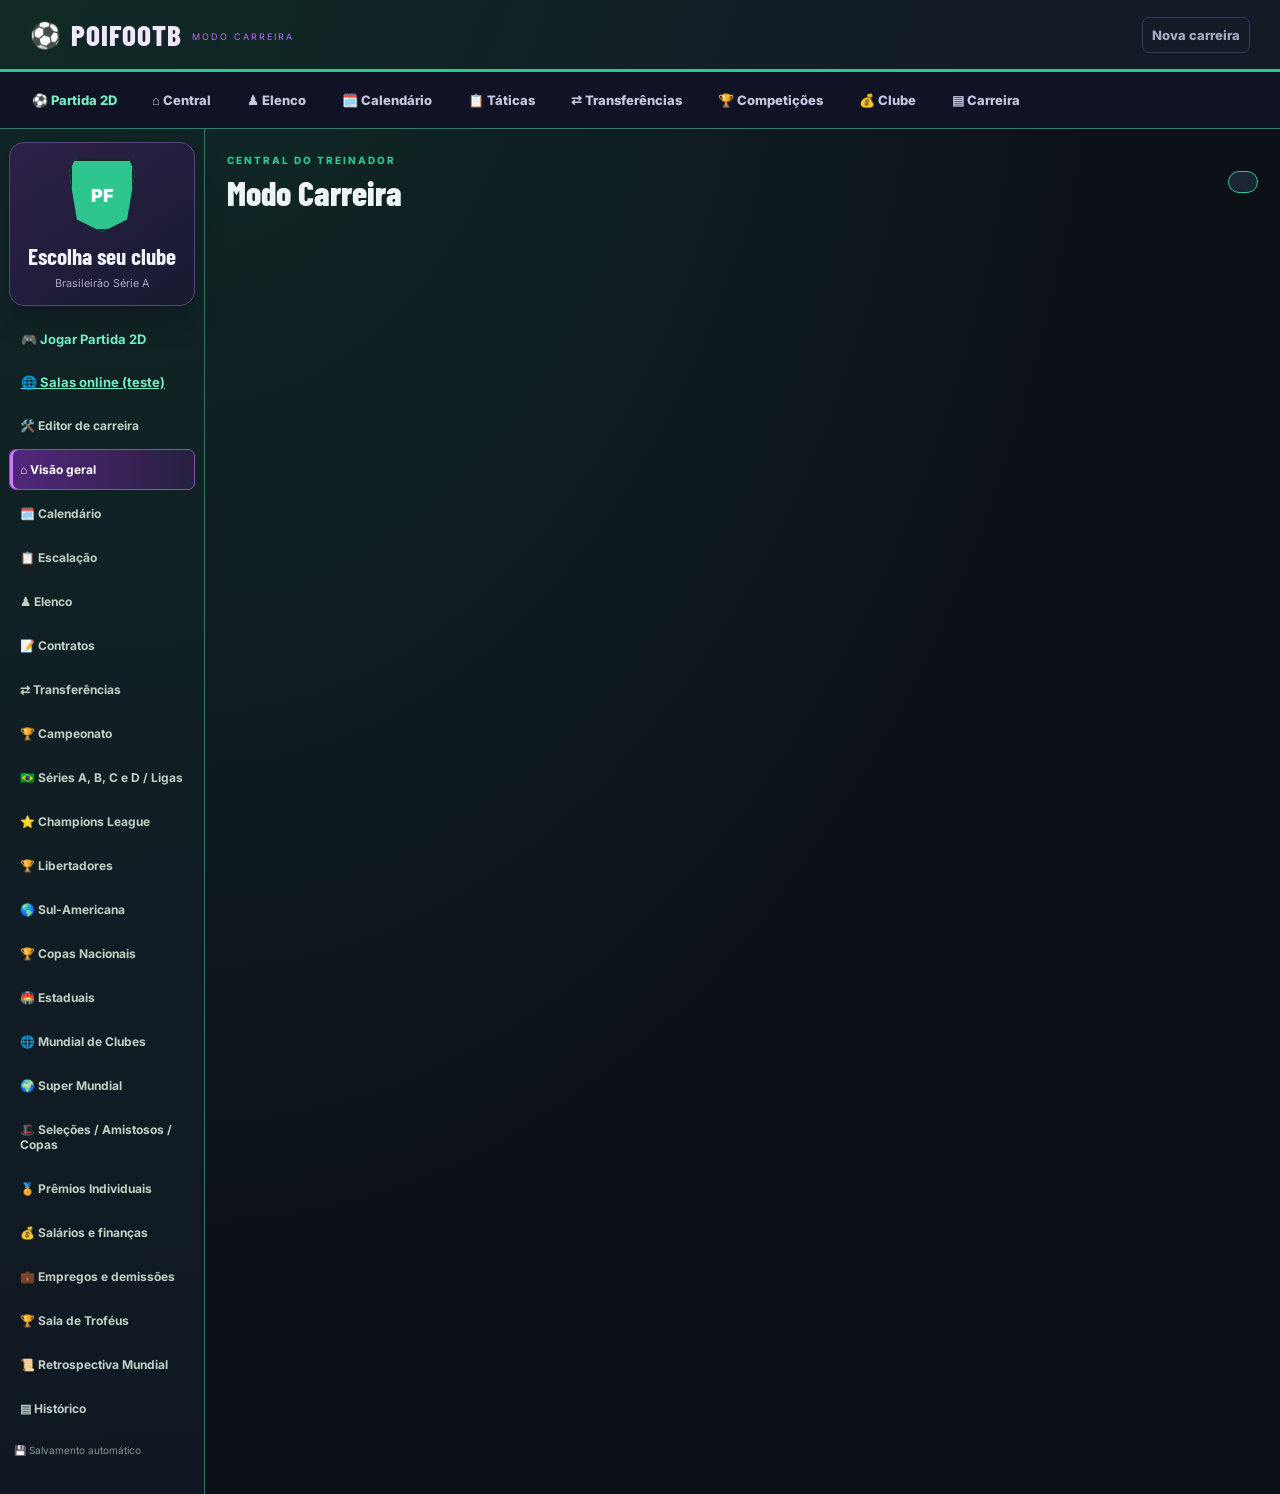
==== index.html @ 15f4036d "Add files via upload" ====
<!doctype html><html lang="pt-BR"><head><meta charset="utf-8"><meta name="viewport" content="width=device-width,initial-scale=1"><title>POIFOOTB | Modo Carreira</title><link rel="stylesheet" href="style.css?v=menu2026-clubes"></head><body><header><div class="logo">⚽ <b>POIFOOTB</b><small>MODO CARREIRA</small></div><button id="mobileMenuButton" class="mobile-menu-toggle" aria-label="Abrir menu" aria-expanded="false" aria-controls="nav">☰ Menu</button><div class="header-info"><span id="year"></span><span id="cash"></span><button id="reset">Nova carreira</button></div></header><div id="mobileMenuBackdrop" class="mobile-menu-backdrop"></div><div class="manager-topnav" id="managerTopnav"><a href="partida.html" style="display:inline-flex;align-items:center;padding:10px 14px;color:#73edc2;font-weight:800;text-decoration:none">⚽ Partida 2D</a><button data-jump="home">⌂ Central</button><button data-jump="squad">♟ Elenco</button><button data-jump="calendar">🗓️ Calendário</button><button data-jump="tactics">📋 Táticas</button><button data-jump="market">⇄ Transferências</button><button data-jump="league">🏆 Competições</button><button data-jump="finances">💰 Clube</button><button data-jump="history">▤ Carreira</button></div><div class="shell"><aside><div class="club"><div class="shield" id="shield">PF</div><h2 id="clubtitle">Escolha seu clube</h2><small id="clubsubtitle">Brasileirão Série A</small></div><nav id="nav"><a href="partida.html" style="display:block;padding:12px;color:#73edc2;font-weight:bold;text-decoration:none">🎮 Jogar Partida 2D</a><a href="online.html" style="display:block;padding:12px;color:#73edc2;font-weight:bold">🌐 Salas online (teste)</a><button data-page="editor">🛠️ Editor de carreira</button><button data-page="home" class="active">⌂ Visão geral</button><button data-page="calendar">🗓️ Calendário</button><button data-page="tactics">📋 Escalação</button><button data-page="squad">♟ Elenco</button><button data-page="contracts">📝 Contratos</button><button data-page="market">⇄ Transferências</button><button data-page="league">🏆 Campeonato</button><button data-page="south">🇧🇷 Séries A, B, C e D / Ligas</button><button data-page="champions">⭐ Champions League</button><button data-page="libertadores">🏆 Libertadores</button><button data-page="sudamericana">🌎 Sul-Americana</button><button data-page="national">🏆 Copas Nacionais</button><button data-page="statecups">🏟️ Estaduais</button><button data-page="intercontinental">🌐 Mundial de Clubes</button><button data-page="world">🌍 Super Mundial</button><button data-page="nationalworld">🎩 Seleções / Amistosos / Copas</button><button data-page="statistics">🏅 Prêmios Individuais</button><button data-page="finances">💰 Salários e finanças</button><button data-page="jobs">💼 Empregos e demissões</button><button data-page="trophies">🏆 Sala de Troféus</button><button data-page="seasonreports">📜 Retrospectiva Mundial</button><button data-page="history">▤ Histórico</button></nav><button id="resetMobile" class="mobile-new-career" type="button">↻ Nova carreira</button><p class="sidefoot">💾 Salvamento automático</p></aside><main><div class="heading"><div><span class="eyebrow">CENTRAL DO TREINADOR</span><h1 id="heading">Modo Carreira</h1></div><div class="pill" id="round"></div></div><div id="app"></div></main></div><div id="toast" role="status"></div><script src="script.js?v=menu2026-clubes"></script><script src="atualizacao-menu.js?v=2"></script></body></html>
---- style.css ----
@import url('https://fonts.googleapis.com/css2?family=Barlow+Condensed:wght@600;700;800&family=Inter:wght@400;500;600;700;800&display=swap');:root{--bg:#0a100d;--panel:#17221b;--panel2:#1e3024;--line:#324436;--green:#b7eb62;--gold:#e4bf69;--text:#edf5ee;--muted:#a3b5a7}*{box-sizing:border-box}body{margin:0;background:var(--bg);color:var(--text);font:13px Inter,Arial,sans-serif}button,select{font:inherit}button{cursor:pointer}header{height:76px;background:#111b15;border-bottom:1px solid var(--line);display:flex;align-items:center;justify-content:space-between;padding:0 30px}.logo{display:flex;gap:10px;align-items:center;font-size:25px}.logo b{font:800 29px 'Barlow Condensed';letter-spacing:1px}.logo small{font-size:9px;color:var(--green);letter-spacing:2px;align-self:end;margin-bottom:10px}.header-info{display:flex;align-items:center;gap:18px;font-weight:800}.header-info span:nth-child(2){color:var(--green)}.header-info button{background:transparent;color:var(--muted);border:1px solid var(--line);padding:9px;border-radius:7px}.shell{display:grid;grid-template-columns:245px 1fr;min-height:calc(100vh - 76px)}aside{background:linear-gradient(#16231a,#0d1510);border-right:1px solid #496043;padding:20px 14px;display:flex;flex-direction:column}.club{text-align:center;background:linear-gradient(135deg,#2d4932,#18271d);border:1px solid #657a4c;border-radius:15px;padding:22px 12px;margin-bottom:25px}.shield{width:66px;height:74px;margin:0 auto 10px;display:grid;place-items:center;background:#142017;border:3px solid var(--gold);clip-path:polygon(10% 0,90% 0,100% 20%,88% 83%,50% 100%,12% 83%,0 20%);font-weight:900;font-size:18px;color:var(--gold)}.club h2{font:700 23px 'Barlow Condensed';margin:0 0 4px}.club small{color:var(--muted)}nav{display:grid;gap:8px}nav button{background:transparent;color:#c1d0c3;text-align:left;border:1px solid transparent;border-radius:10px;padding:15px 13px;font-weight:700}nav button:hover{background:#253a2b}nav button.active{background:linear-gradient(90deg,#385638,#24392a);color:var(--green);border-color:#54744b;box-shadow:inset 4px 0 var(--gold)}.sidefoot{margin-top:auto;color:#849a88;font-size:10px;padding:15px 5px}main{padding:30px 35px;max-width:1450px;width:100%;margin:0 auto}.heading{display:flex;justify-content:space-between;align-items:center;margin-bottom:23px}.eyebrow{color:var(--green);letter-spacing:2px;font-size:10px;font-weight:800}h1{font:800 34px 'Barlow Condensed';margin:5px 0 0}h2,h3{font-family:'Barlow Condensed';margin:0}.pill{background:var(--panel);border:1px solid var(--line);border-radius:20px;padding:10px 14px;color:var(--gold);font-weight:800}.hero{background:radial-gradient(circle at 85% 40%,#416d36,#1e3825 55%,#17261c);border:1px solid #53704c;border-radius:15px;padding:30px;display:flex;align-items:center;justify-content:space-between;gap:15px}.hero h2{font-size:35px;margin:8px 0}.hero p{color:#bdd1bd}.hero .ball{font-size:100px}.primary{background:var(--green);border:0;color:#152111;border-radius:7px;font-weight:900;padding:13px 18px}.primary:hover{background:#d2ff87}.secondary{background:#2c4531;color:#d4f0c0;border:1px solid #4e7250;border-radius:7px;padding:10px 12px;font-weight:800}.danger{color:#f1a39a}.stats{display:grid;grid-template-columns:repeat(4,1fr);gap:13px;margin:17px 0}.stat,.panel{background:var(--panel);border:1px solid var(--line);border-radius:12px;padding:19px}.stat small{color:var(--muted);font-size:10px;font-weight:800;letter-spacing:1px}.stat strong{display:block;font:800 31px 'Barlow Condensed';margin:6px 0}.cols{display:grid;grid-template-columns:1fr 1fr;gap:16px}.panel{margin-bottom:16px}.panel h3{font-size:22px;margin-bottom:13px}.muted{color:var(--muted)}.row{display:flex;align-items:center;justify-content:space-between;gap:12px;padding:11px 0;border-bottom:1px solid #2b3d30}.row:last-child{border:0}.row b{font-weight:800}.result{font-weight:800;color:var(--gold)}.tablewrap{overflow-x:auto}table{width:100%;border-collapse:collapse}th,td{text-align:left;padding:12px;border-bottom:1px solid #2c4030}th{font-size:10px;letter-spacing:1px;color:var(--muted)}tr:last-child td{border-bottom:0}.mine{background:#2c462e}.rating{color:var(--green);font-weight:900}.marketrow{display:grid;grid-template-columns:1fr auto auto;align-items:center;gap:14px;padding:13px;border-bottom:1px solid var(--line)}.marketrow small{display:block;margin-top:5px;color:var(--muted)}.marketrow .price{color:var(--gold);font-weight:800}.marketrow button{min-width:85px}.marketrow button:disabled{opacity:.4;cursor:not-allowed}select{background:#101a13;color:var(--text);border:1px solid var(--line);padding:13px;border-radius:8px;max-width:100%}.choice{display:grid;grid-template-columns:repeat(auto-fill,minmax(175px,1fr));gap:12px}.teamchoice{background:#1b2b20;border:1px solid #3e5942;border-radius:12px;padding:19px 12px;color:var(--text);text-align:center}.teamchoice:hover{border-color:var(--gold);background:#304633}.teamchoice .mini{display:block;color:var(--gold);font-weight:900;font-size:23px;margin-bottom:10px}.tag{font-size:10px;color:var(--gold)}#toast{position:fixed;right:20px;bottom:20px;background:#d9f49d;color:#18220f;border-radius:8px;padding:13px 18px;font-weight:800;opacity:0;pointer-events:none;transition:.2s}#toast.show{opacity:1}.notice{padding:12px 15px;border:1px solid #5d6c43;background:#273822;border-radius:8px;margin-bottom:15px;color:#e0edce}.actions{display:flex;gap:10px;flex-wrap:wrap}.seasonend{border-color:var(--gold)}@media(max-width:900px){.shell{grid-template-columns:1fr}aside{padding:10px}.club,.sidefoot{display:none}nav{display:flex;overflow:auto}nav button{white-space:nowrap}main{padding:20px 14px}.cols{grid-template-columns:1fr}}@media(max-width:550px){header{padding:10px;height:auto;gap:10px;flex-wrap:wrap}.header-info{gap:10px}.logo b{font-size:23px}.stats{grid-template-columns:repeat(2,1fr)}.hero{padding:20px}.hero .ball{font-size:55px}.hero h2{font-size:26px}.marketrow{grid-template-columns:1fr auto}.marketrow button{grid-column:2}.marketrow .price{grid-column:2;grid-row:1}}

.leaguechips{display:flex;gap:8px;flex-wrap:wrap;margin:18px 0}.chip{background:#233b2a;border:1px solid #45674b;color:#e4f2e5;border-radius:24px;padding:10px 13px;font-weight:700}.chip.selected,.chip:hover{background:#b7eb62;color:#142016}.groupgrid{display:grid;grid-template-columns:repeat(2,minmax(0,1fr));gap:12px;margin-top:15px}.groupcard{background:#101c15;border:1px solid #3c5940;border-radius:10px;padding:13px}.groupcard h4{color:#e4bf69;margin:0 0 10px;letter-spacing:1px}.groupteam{display:flex;justify-content:space-between;gap:10px;padding:8px 0;border-top:1px solid #2d4032;font-size:11px}.groupteam b{color:#b7eb62}.primary:disabled{opacity:.5;cursor:not-allowed}@media(max-width:700px){.groupgrid{grid-template-columns:1fr}}

.club-link{background:transparent;border:0;color:#c7eb89;cursor:pointer;font-weight:700;text-align:left;padding:7px 0}.club-link:hover{text-decoration:underline;color:#fff}

.tactic-select{padding:9px;border-radius:8px;border:1px solid #63836b;background:#102218;color:#fff;max-width:100%;width:100%}.pitch{background:repeating-linear-gradient(0deg,#236c3d 0px,#236c3d 52px,#2b7b47 52px,#2b7b47 104px);border:3px solid #d4e8d2;border-radius:12px;margin:18px 0;padding:20px;display:grid;grid-template-columns:repeat(auto-fit,minmax(175px,1fr));gap:12px}.pitch-title{grid-column:1/-1;text-align:center;font-weight:bold}.pitch-player{background:#123c2bbd;padding:10px;border:1px solid #9ed2a1;border-radius:10px}.position-tag{display:block;font-weight:bold;margin-bottom:5px}.live-panel{min-height:500px}.live-score{display:flex;align-items:center;justify-content:space-around;gap:12px;text-align:center;padding:25px 0}.live-score strong{font-size:clamp(30px,5vw,56px);white-space:nowrap}.live-score>div{flex:1}.live-progress{height:12px;background:#293c2d;border-radius:10px;overflow:hidden}.live-progress span{display:block;background:#74e18c;height:100%;transition:width .5s}.live-event{border-bottom:1px solid #304737;padding:10px 0}.live-event b{margin-right:10px;color:#9ce7a4}

.multiplayer-bar{border:1px solid #4b8b69;margin-bottom:18px}.multiplayer-bar .row{gap:15px;flex-wrap:wrap}.multiplayer-bar h3{margin:0 0 5px}.multiplayer-bar .leaguechips{margin:10px 0}.multiplayer-bar button{cursor:pointer}

.trust-row{margin:15px 0}.trust-track{height:15px;border-radius:999px;background:#263b30;overflow:hidden;margin-top:6px}.trust-track span{display:block;height:100%;border-radius:999px;transition:width .25s}

/* Navegação mobile em painel lateral */
.mobile-menu-toggle{display:none;background:#25422d;border:1px solid #6d9364;border-radius:9px;color:#e9f6dd;font-weight:800;padding:10px 14px;min-height:44px}
.mobile-menu-backdrop{display:none}
@media(max-width:900px){
.mobile-menu-toggle{display:inline-flex;align-items:center;justify-content:center;order:2}
header{gap:10px;flex-wrap:wrap;padding:12px 14px;height:auto}
.header-info{flex-wrap:wrap;gap:8px;margin-left:auto}
.shell{display:block}
aside{position:fixed;top:0;bottom:0;left:0;width:min(82vw,310px);z-index:1002;overflow-y:auto;display:block;transform:translateX(-105%);transition:transform .2s ease;box-shadow:10px 0 30px #0008;padding:18px 14px}
aside .club{display:block;margin-top:15px;margin-bottom:14px}
aside nav{display:grid;overflow:visible;gap:5px}
aside nav button{white-space:normal;width:100%;min-height:45px;padding:12px}
.mobile-menu-open aside{transform:translateX(0)}
.mobile-menu-open .mobile-menu-backdrop{display:block;position:fixed;inset:0;background:#000a;z-index:1001}
main{padding:16px 12px;min-width:0}
.heading{flex-wrap:wrap;gap:10px}
.tablewrap{max-width:100%;overflow-x:auto}
.pitch{grid-template-columns:repeat(auto-fit,minmax(min(100%,145px),1fr));padding:12px}
.live-score{gap:6px}.live-score strong{font-size:clamp(24px,6vw,48px)}
}
@media(max-width:550px){.logo b{font-size:22px}.logo small{display:none}.header-info{width:100%;justify-content:space-between;order:3}.mobile-menu-toggle{margin-left:auto}.stats{gap:8px}.stat,.panel{padding:13px}.hero{padding:15px}.hero .ball{display:none}.actions button{min-height:44px}}

/* Chave eliminatória responsiva */
.bracket-scroll{overflow-x:auto;overscroll-behavior-x:contain;padding:12px 2px 20px;-webkit-overflow-scrolling:touch}
.bracket-grid{display:flex;gap:22px;align-items:stretch;width:max-content;min-width:100%}
.bracket-round{width:210px;display:flex;flex-direction:column;flex:none}
.bracket-round h4{margin:0 0 14px;text-align:center;font-size:13px;letter-spacing:.04em}
.bracket-matches{display:flex;flex-direction:column;justify-content:space-around;gap:12px;flex:1}
.bracket-match{border:1px solid #475569;border-radius:9px;background:rgba(100,116,139,.10);overflow:hidden;min-height:72px;display:flex;flex-direction:column;justify-content:center}
.bracket-team{display:flex;align-items:center;justify-content:space-between;gap:8px;padding:9px 10px;font-size:12px;min-height:35px}
.bracket-team+.bracket-team{border-top:1px solid rgba(148,163,184,.25)}
.bracket-team span{overflow:hidden;text-overflow:ellipsis;white-space:nowrap}
.bracket-team b{flex:none;font-size:13px}
.bracket-winner{color:#22c55e;font-weight:800}
.bracket-champion{justify-content:center}
@media(max-width:700px){.bracket-round{width:178px}.bracket-grid{gap:12px}}

/* Sala de Troféus */
.trophy-grid{display:grid;grid-template-columns:repeat(auto-fit,minmax(190px,1fr));gap:14px;margin:16px 0}.trophy-card{background:linear-gradient(145deg,#243728,#142219);border:1px solid #53684d;border-radius:14px;padding:22px 16px;text-align:center;box-shadow:0 4px 16px #0003}.trophy-icon{font-size:42px;margin-bottom:10px}.trophy-card h3{font-size:15px;line-height:1.4;margin:8px 0;color:#f4e6a6}.trophy-count{font-size:23px;font-weight:800;color:#ffdd79;margin:10px 0}.trophy-card small{color:#c7d4c7;line-height:1.5}

/* Fundo exclusivo do Brasileirão Série A, fornecido pelo usuário. */
body.bg-brasileirao main{background-image:linear-gradient(rgba(5,20,24,.65),rgba(5,20,24,.82)),url('[data-uri]');background-position:center top;background-size:cover;background-repeat:no-repeat;border-radius:12px;min-height:calc(100vh - 80px)}
body.bg-brasileirao main .panel{background:rgba(17,32,27,.88);backdrop-filter:blur(3px)}
body.bg-brasileirao main .heading{background:rgba(5,25,31,.72);border-radius:12px;padding:12px}


/* Interface estilo manager: tema escuro com destaques violeta */
:root{--bg:#0a0c1a;--panel:#171a30;--panel2:#22243e;--line:#373954;--green:#c67bff;--gold:#e6b9ff;--text:#f1f0fc;--muted:#a7a6c4}
body{background:#090b19;color:var(--text)}header{background:#0d1023;border-bottom:1px solid #343050;height:72px}header .logo b{color:#f2e8ff}header .logo small{color:#b76aff}.header-info span:nth-child(2){color:#d8a1ff}
.manager-topnav{display:flex;gap:6px;align-items:center;overflow-x:auto;background:#101226;border-bottom:1px solid #353351;padding:8px 18px;scrollbar-width:thin}.manager-topnav button{flex:none;border:0;border-radius:7px;padding:12px 15px;background:transparent;color:#c7c5e0;font-weight:800}.manager-topnav button:hover{background:#28213f;color:#fff}
.shell{min-height:calc(100vh - 121px);grid-template-columns:205px minmax(0,1fr)}aside{background:#0f1226;border-color:#343351;padding:13px 9px}aside .club{background:linear-gradient(145deg,#2d2148,#161a30);border-color:#59457b;padding:15px 8px;margin-bottom:13px}aside nav{gap:3px}aside nav button{font-size:12px;padding:12px 10px;border-radius:7px}aside nav button:hover{background:#292441}aside nav button.active{background:linear-gradient(90deg,#53277d,#26203f);border-color:#8652b4;box-shadow:inset 3px 0 #ce7cff;color:#fff}
main{max-width:1700px;padding:22px 22px}.heading{margin-bottom:15px}.eyebrow{color:#c28aff}.pill{color:#f0cbff}.panel,.stat,.groupcard{background:#191c34;border-color:#393c5c}.hero{background:linear-gradient(125deg,#2c214a,#1a203b);border-color:#544477}.primary{background:linear-gradient(95deg,#8139c9,#d14e9c);color:#fff}.primary:hover{background:#a14adf}.secondary,.chip{background:#302646;color:#eee0ff;border-color:#584371}.chip.selected,.chip:hover{background:#a85af2;color:#fff}.rating{color:#d9a3ff}.result{color:#e9baff}.mine{background:#302446}select{background:#171a31}.teamchoice{background:#1d1b35;border-color:#4d426e}.teamchoice:hover{background:#302348;border-color:#ae71e9}.notice{background:#2d2443;border-color:#594578}.club-link{color:#d6a0ff}
.fm-dashboard{display:grid;grid-template-columns:minmax(270px,1.12fr) minmax(280px,1.08fr) minmax(245px,.78fr);grid-template-areas:'inbox news schedule' 'inbox calendar table';gap:14px;align-items:stretch;margin-bottom:16px}.fm-widget{min-width:0;background:#17192e;border:1px solid #393b59;border-radius:11px;overflow:hidden}.fm-inbox{grid-area:inbox}.fm-news{grid-area:news}.fm-schedule{grid-area:schedule}.fm-calendar{grid-area:calendar}.fm-table{grid-area:table}.fm-widget-head{display:flex;align-items:center;justify-content:space-between;gap:8px;padding:14px 15px;border-bottom:1px solid #30324d}.fm-widget-head h3{font:800 19px 'Barlow Condensed',sans-serif;margin:0}.fm-kicker{color:#c18be9;font-size:9px;letter-spacing:.08em;font-weight:800}.fm-message-list{padding:6px 10px}.fm-message{display:flex;align-items:center;gap:12px;text-align:left;width:100%;padding:17px 8px;background:transparent;border:0;border-bottom:1px solid #2d2e49;color:#f0eaff}.fm-message:hover{background:#24203d}.fm-message-icon{width:35px;height:35px;flex:none;display:grid;place-items:center;border-radius:50%;background:#33304d;font-size:17px}.fm-message span:nth-child(2){display:grid;gap:6px;min-width:0}.fm-message strong{font-size:12px}.fm-message small{color:#a6a3be;line-height:1.4}.fm-arrow{margin-left:auto;font-size:25px;color:#b776f0}.fm-inbox-footer{padding:14px;color:#a6a3be;font-size:10px}.fm-feature{background:radial-gradient(ellipse at 90% 0%,#573174 0%,transparent 55%),linear-gradient(130deg,#24243d,#191a30);padding:23px 20px 18px;min-height:220px}.fm-feature-label{color:#d9a1ff;font-size:10px;letter-spacing:.13em;font-weight:900}.fm-feature h2{font-size:clamp(24px,2.3vw,35px);line-height:1.08;margin:15px 0}.fm-feature p{color:#b9b5d3;font-size:11px;line-height:1.5}.fm-feature .primary{margin-top:10px}.fm-mini-metrics{display:grid;grid-template-columns:repeat(3,1fr);text-align:center;padding:15px 8px;gap:6px}.fm-mini-metrics>div{display:grid;gap:5px;border-right:1px solid #373550}.fm-mini-metrics>div:last-child{border:0}.fm-mini-metrics span{font-size:9px;color:#a9a6c4}.fm-mini-metrics strong{font:800 27px 'Barlow Condensed'}.fm-next-opponent{display:flex;gap:12px;align-items:center;padding:17px 14px}.fm-next-opponent>span{font-size:30px}.fm-next-opponent div{display:grid;gap:6px}.fm-next-opponent small{color:#a7a3c5}.fm-next-opponent strong{font-size:12px}.fm-fixture{display:flex;justify-content:space-between;align-items:center;gap:8px;padding:10px 14px;border-bottom:1px solid #2b2e4a;font-size:11px}.fm-fixture strong{color:#e6b5ff}.fm-calendar-grid{display:grid;grid-template-columns:repeat(7,minmax(0,1fr));gap:3px;padding:13px}.fm-day{height:60px;border:1px solid #373850;background:#20233b;border-radius:5px;display:flex;flex-direction:column;justify-content:space-between;padding:7px}.fm-day small{color:#b9b4ce}.fm-day span{align-self:end;color:#7c7699}.fm-day.fm-today{background:linear-gradient(135deg,#6827a5,#3d2a68);border-color:#ae72e9}.fm-calendar-note{padding:0 13px;font-size:10px}.fm-quick-actions{display:flex;gap:8px;flex-wrap:wrap;padding:10px 13px 15px}.fm-quick-actions button,.fm-text-button{background:#29223f;border:1px solid #493b67;color:#e5d0fa;border-radius:6px;padding:8px;font-size:11px;cursor:pointer}.fm-text-button{border:0;background:transparent;color:#d79eff}.fm-standing{display:grid;grid-template-columns:20px 1fr auto;gap:8px;align-items:center;padding:9px 12px;border-bottom:1px solid #2d304a;font-size:11px}.fm-standing span{color:#a9a4c4}.fm-standing b{overflow:hidden;text-overflow:ellipsis;white-space:nowrap}.fm-standing small{color:#d3c4ea}.fm-standing.fm-mine{background:#42245f;border-left:3px solid #d38cff}
@media(max-width:1250px){.fm-dashboard{grid-template-columns:minmax(260px,1fr) minmax(260px,1fr);grid-template-areas:'news schedule' 'inbox table' 'calendar calendar'}}
@media(max-width:900px){.manager-topnav{padding:7px 10px}.shell{min-height:calc(100vh - 120px)}.fm-dashboard{grid-template-columns:1fr 1fr;grid-template-areas:'news news' 'schedule table' 'inbox calendar'}}
@media(max-width:640px){.fm-dashboard{grid-template-columns:1fr;grid-template-areas:'news' 'schedule' 'table' 'inbox' 'calendar'}.fm-day{height:47px;padding:4px}.manager-topnav button{padding:10px 12px;font-size:12px}.fm-feature{min-height:0}.fm-feature h2{font-size:27px}}

/* Calendário completo */
.calendar-controls{display:flex;align-items:end;flex-wrap:wrap;gap:12px;margin:18px 0}.calendar-controls label{display:flex;flex-direction:column;gap:5px;font-weight:600}.calendar-controls input{padding:11px;border:1px solid #66598b;border-radius:8px;background:#151a2e;color:#fff;color-scheme:dark}.calendar-match-list{display:grid;gap:10px}.calendar-match{display:flex;align-items:center;justify-content:space-between;gap:15px;padding:14px;border:1px solid #3c3a59;border-radius:10px;background:#1a1d30}.calendar-match>div{display:flex;flex-direction:column;gap:5px}.calendar-match small{color:#bcb8d6}.calendar-due{border-color:#c09b4e;background:#29263a}.calendar-alert{color:#f6cb78;font-weight:700}@media(max-width:650px){.calendar-match{flex-direction:column;align-items:stretch}.calendar-controls>*{flex:1 1 100%}}

/* Felicidade individual dos jogadores */
.player-happiness{display:flex;align-items:center;gap:8px;min-width:120px}.happiness-track{height:9px;width:88px;background:#344039;border-radius:99px;overflow:hidden}.happiness-track span{height:100%;display:block;border-radius:99px}.player-happiness strong{font-size:12px;white-space:nowrap}

/* Modo de partida controlável */
.manual-match{max-width:960px;margin:auto}.manual-match canvas{display:block;width:100%;height:auto;aspect-ratio:8/5;border:3px solid #3d9d67;border-radius:12px;touch-action:none}.manual-controls{display:flex;justify-content:space-between;align-items:center;gap:16px;margin:15px 0;flex-wrap:wrap}.manual-pad{display:grid;justify-items:center;gap:6px}.manual-pad>div{display:flex;gap:6px}.manual-actions{display:grid;grid-template-columns:repeat(2,minmax(100px,1fr));gap:8px}.manual-controls button{min-height:48px;touch-action:none;user-select:none;-webkit-user-select:none}.manual-pad button{min-width:58px}.manual-match h2{font-size:clamp(14px,3vw,24px)}

/* Escolha de modo antes de iniciar cada jogo */
.match-mode-panel{max-width:980px;margin:0 auto;padding:28px!important}.match-mode-panel h2{font-size:clamp(26px,4vw,38px);margin:8px 0}.match-mode-options{display:grid;grid-template-columns:repeat(2,minmax(0,1fr));gap:18px;margin:25px 0}.match-mode-card{display:flex;flex-direction:column;align-items:flex-start;text-align:left;gap:13px;min-height:255px;padding:26px;border:2px solid #425a54;border-radius:18px;background:linear-gradient(145deg,#1e3332,#101d25);color:#f3faf5;cursor:pointer;transition:transform .15s,border-color .15s,box-shadow .15s}.match-mode-card:hover,.match-mode-card:focus-visible{transform:translateY(-3px);border-color:#7cdd9c;box-shadow:0 10px 30px #0004}.match-mode-card strong{font-size:25px}.match-mode-card small{font-size:14px;line-height:1.55;color:#c7d5d0}.match-mode-icon{font-size:42px}.match-mode-action{margin-top:auto;padding:10px 14px;border-radius:10px;background:#55a96f;color:#081d12;font-weight:800}@media(max-width:620px){.match-mode-options{grid-template-columns:1fr}.match-mode-card{min-height:205px;padding:19px}}

/* Elenco e escalação: campo vertical com jogadores em suas posições */
.squad-board{max-width:760px;margin:20px auto;border-radius:16px;overflow:hidden;box-shadow:0 14px 34px #0003;background:#092d20;color:#fff}
.squad-board-header{display:flex;justify-content:space-between;gap:12px;align-items:center;padding:15px 20px;background:#092e22;letter-spacing:.05em}
.squad-board-header span{font-size:.8rem;opacity:.8}
.squad-grass{position:relative;isolation:isolate;min-height:590px;padding:30px 20px;display:flex;flex-direction:column;justify-content:space-around;border:5px solid #159767;background:repeating-linear-gradient(0deg,#0e8c55 0px,#0e8c55 68px,#119b60 68px,#119b60 136px)}
.squad-grass:before{content:"";position:absolute;inset:12px;border:2px solid #ffffff7d;pointer-events:none;z-index:-1}
.squad-midline{position:absolute;top:50%;left:12px;right:12px;border-top:2px solid #ffffff7d;z-index:-1}
.squad-centercircle{position:absolute;top:50%;left:50%;transform:translate(-50%,-50%);width:125px;height:125px;border:2px solid #ffffff7d;border-radius:50%;z-index:-1}
.squad-area{position:absolute;left:25%;width:50%;height:85px;border:2px solid #ffffff7d;z-index:-1}
.squad-area-top{top:12px;border-top:0}.squad-area-bottom{bottom:12px;border-bottom:0}
.squad-field-row{display:flex;justify-content:space-around;align-items:center;gap:5px;position:relative;width:100%}
.squad-field-player{width:18%;min-width:0;text-align:center;display:flex;align-items:center;flex-direction:column;gap:3px;text-shadow:0 1px 3px #0008}
.squad-shirt{width:38px;height:39px;background:#fff;color:#17382b;clip-path:polygon(18% 0,34% 8%,66% 8%,82% 0,100% 22%,85% 39%,78% 30%,78% 100%,22% 100%,22% 30%,15% 39%,0 22%);display:grid;place-items:center;padding-top:4px;font-size:13px;font-weight:900;text-shadow:none}
.squad-field-name{font-size:11px;line-height:1.15;font-weight:800;background:#102b24e8;padding:4px 6px;border-radius:4px;max-width:100%;white-space:nowrap;overflow:hidden;text-overflow:ellipsis}
.squad-field-rating{font-size:10px;font-weight:700;color:#d2ffe5}
.squad-field-select{max-width:100%;width:100%;font-size:10px;padding:5px 2px;border-radius:6px;background:#fff;color:#10251c;border:0;text-shadow:none}
.squad-quick-actions{display:flex;justify-content:center;margin:12px 0 22px}
@media(max-width:600px){.squad-grass{min-height:510px;padding:20px 6px}.squad-shirt{width:30px;height:32px;font-size:11px}.squad-field-name{font-size:9px;padding:3px}.squad-field-rating{font-size:9px}.squad-field-player{width:20%}.squad-field-select{font-size:9px}.squad-board-header{padding:12px;font-size:12px}}

/* Nova carreira fica dentro do menu lateral somente no celular. */
.mobile-new-career{display:none}
@media(max-width:900px){.header-info #reset{display:none}.mobile-new-career{display:block;width:100%;margin:16px 0 8px;padding:14px 12px;background:#35243c;border:1px solid #ae79c4;border-radius:10px;color:#f7eaff;font-weight:800;text-align:left;min-height:48px}.mobile-new-career:hover{background:#493050}}

/* Modo seleção: convocação adaptada ao celular */
.national-callup-grid{display:grid;grid-template-columns:repeat(auto-fit,minmax(210px,1fr));gap:9px;margin:12px 0 20px}
.national-callup-item{display:flex;gap:9px;align-items:center;padding:10px;border:1px solid rgba(130,155,155,.3);border-radius:10px;cursor:pointer}
.national-callup-item input{width:18px;height:18px;flex-shrink:0;accent-color:#43bc8b}
.national-callup-item small{display:block;opacity:.7}
@media(max-width:600px){.national-callup-grid{grid-template-columns:1fr}.national-callup-item{padding:12px}}

.sub-panel{margin:16px 0;padding:16px;border:1px solid #557a61;border-radius:12px;background:#193324}.sub-panel select{max-width:100%;padding:9px;margin:5px;background:#10291c;color:#fff;border:1px solid #557a61;border-radius:8px}

/* POIFOOTB 2026 — interface do clube */
:root{--club-primary:#2fc58e;--club-secondary:#102a25;--club-on-primary:#fff;--club-accent:#2fc58e}
body{background:radial-gradient(ellipse at 15% -10%,color-mix(in srgb,var(--club-primary) 14%,#0c1218),transparent 60%),#0c1118;color:#eef3f6}
header{background:linear-gradient(110deg,var(--club-secondary),#131b26 75%);border-bottom:3px solid var(--club-primary);box-shadow:0 4px 30px #0004}
aside{background:linear-gradient(175deg,color-mix(in srgb,var(--club-secondary) 65%,#111c27),#101722);border-right:1px solid color-mix(in srgb,var(--club-primary) 40%,#354354)}
.club{background:linear-gradient(140deg,var(--club-secondary),#1b2531);border:1px solid var(--club-primary);box-shadow:0 14px 30px #0003}
.shield{background:var(--club-primary);color:var(--club-on-primary);border-color:var(--club-secondary)}
.logo small,.eyebrow,.rating{color:var(--club-accent)}
nav{gap:4px}nav button{padding:12px 14px;border-radius:11px;transition:background .15s,transform .15s}
nav button:hover{background:color-mix(in srgb,var(--club-primary) 18%,#1a2430);transform:translateX(2px)}
nav button.active,nav button.poi-current{background:linear-gradient(95deg,color-mix(in srgb,var(--club-primary) 32%,#17212c),#17212c);color:#fff;border-color:var(--club-primary);box-shadow:inset 4px 0 var(--club-primary)}
.primary{background:var(--club-primary);color:var(--club-on-primary)}.primary:hover{filter:brightness(1.12);background:var(--club-primary)}
.secondary{background:color-mix(in srgb,var(--club-secondary) 65%,#293445);color:#fff;border-color:color-mix(in srgb,var(--club-primary) 35%,#4b5360)}
.panel,.stat{background:#17212e;border:1px solid #304052;border-radius:16px;box-shadow:0 8px 26px #0002}
.hero{background:radial-gradient(circle at 88% 30%,color-mix(in srgb,var(--club-primary) 42%,#263244),#192536 65%);border-color:var(--club-primary)}
.pill{border-color:var(--club-primary);background:#1a2633;color:#fff}
.manager-topnav{border-bottom:1px solid color-mix(in srgb,var(--club-primary) 40%,#39485c)}
.manager-topnav button:hover{color:var(--club-accent)}
.poi-schedule-grid{display:grid;grid-template-columns:1fr 1fr;gap:24px}.poi-fixture{display:flex;align-items:center;gap:12px;padding:12px 0;border-bottom:1px solid #334456}.poi-fixture>div{flex:1;min-width:0}.poi-fixture strong{display:block;font-size:12px}.poi-fixture small{display:block;color:#a9b8c8;margin-top:4px}.poi-fixture-date{font-size:11px;color:#b5c7d8;min-width:94px}.poi-fixture button{padding:8px 10px;font-size:11px}
@media(max-width:800px){.poi-schedule-grid{grid-template-columns:1fr}.poi-fixture-date{min-width:75px}.poi-fixture{gap:7px}}
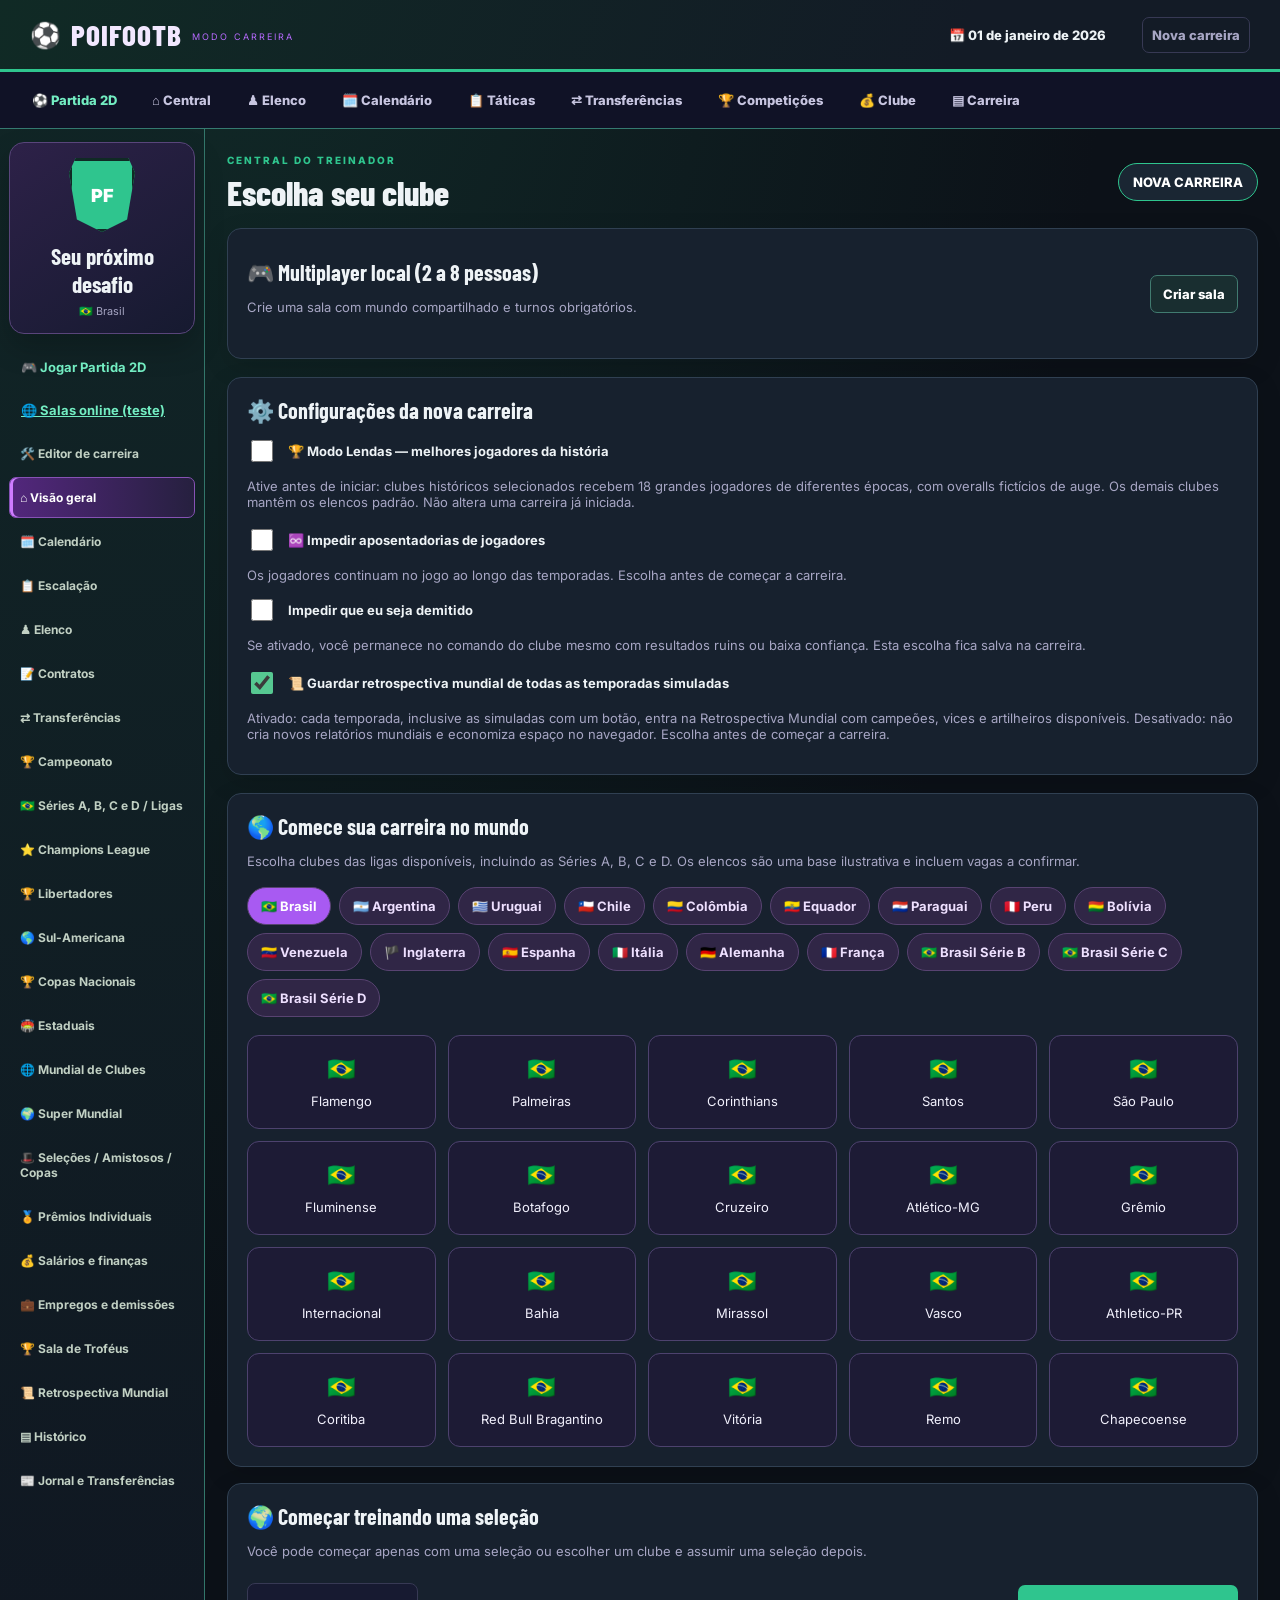
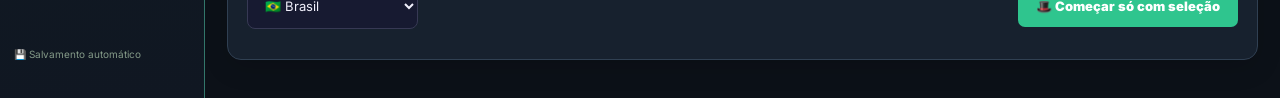
==== commit 137b867c: "Add files via upload" ====
--- a/index.html
+++ b/index.html
@@ -1 +1 @@
-<!doctype html><html lang="pt-BR"><head><meta charset="utf-8"><meta name="viewport" content="width=device-width,initial-scale=1"><title>POIFOOTB | Modo Carreira</title><link rel="stylesheet" href="style.css?v=menu2026-clubes"></head><body><header><div class="logo">⚽ <b>POIFOOTB</b><small>MODO CARREIRA</small></div><button id="mobileMenuButton" class="mobile-menu-toggle" aria-label="Abrir menu" aria-expanded="false" aria-controls="nav">☰ Menu</button><div class="header-info"><span id="year"></span><span id="cash"></span><button id="reset">Nova carreira</button></div></header><div id="mobileMenuBackdrop" class="mobile-menu-backdrop"></div><div class="manager-topnav" id="managerTopnav"><a href="partida.html" style="display:inline-flex;align-items:center;padding:10px 14px;color:#73edc2;font-weight:800;text-decoration:none">⚽ Partida 2D</a><button data-jump="home">⌂ Central</button><button data-jump="squad">♟ Elenco</button><button data-jump="calendar">🗓️ Calendário</button><button data-jump="tactics">📋 Táticas</button><button data-jump="market">⇄ Transferências</button><button data-jump="league">🏆 Competições</button><button data-jump="finances">💰 Clube</button><button data-jump="history">▤ Carreira</button></div><div class="shell"><aside><div class="club"><div class="shield" id="shield">PF</div><h2 id="clubtitle">Escolha seu clube</h2><small id="clubsubtitle">Brasileirão Série A</small></div><nav id="nav"><a href="partida.html" style="display:block;padding:12px;color:#73edc2;font-weight:bold;text-decoration:none">🎮 Jogar Partida 2D</a><a href="online.html" style="display:block;padding:12px;color:#73edc2;font-weight:bold">🌐 Salas online (teste)</a><button data-page="editor">🛠️ Editor de carreira</button><button data-page="home" class="active">⌂ Visão geral</button><button data-page="calendar">🗓️ Calendário</button><button data-page="tactics">📋 Escalação</button><button data-page="squad">♟ Elenco</button><button data-page="contracts">📝 Contratos</button><button data-page="market">⇄ Transferências</button><button data-page="league">🏆 Campeonato</button><button data-page="south">🇧🇷 Séries A, B, C e D / Ligas</button><button data-page="champions">⭐ Champions League</button><button data-page="libertadores">🏆 Libertadores</button><button data-page="sudamericana">🌎 Sul-Americana</button><button data-page="national">🏆 Copas Nacionais</button><button data-page="statecups">🏟️ Estaduais</button><button data-page="intercontinental">🌐 Mundial de Clubes</button><button data-page="world">🌍 Super Mundial</button><button data-page="nationalworld">🎩 Seleções / Amistosos / Copas</button><button data-page="statistics">🏅 Prêmios Individuais</button><button data-page="finances">💰 Salários e finanças</button><button data-page="jobs">💼 Empregos e demissões</button><button data-page="trophies">🏆 Sala de Troféus</button><button data-page="seasonreports">📜 Retrospectiva Mundial</button><button data-page="history">▤ Histórico</button></nav><button id="resetMobile" class="mobile-new-career" type="button">↻ Nova carreira</button><p class="sidefoot">💾 Salvamento automático</p></aside><main><div class="heading"><div><span class="eyebrow">CENTRAL DO TREINADOR</span><h1 id="heading">Modo Carreira</h1></div><div class="pill" id="round"></div></div><div id="app"></div></main></div><div id="toast" role="status"></div><script src="script.js?v=menu2026-clubes"></script><script src="atualizacao-menu.js?v=2"></script></body></html>
+<!doctype html><html lang="pt-BR"><head><meta charset="utf-8"><meta name="viewport" content="width=device-width,initial-scale=1"><title>POIFOOTB | Modo Carreira</title><link rel="stylesheet" href="style.css?v=correcao-tela-20261110"></head><body><header><div class="logo">⚽ <b>POIFOOTB</b><small>MODO CARREIRA</small></div><button id="mobileMenuButton" class="mobile-menu-toggle" aria-label="Abrir menu" aria-expanded="false" aria-controls="nav">☰ Menu</button><div class="header-info"><span id="year"></span><span id="cash"></span><button id="reset">Nova carreira</button></div></header><div id="mobileMenuBackdrop" class="mobile-menu-backdrop"></div><div class="manager-topnav" id="managerTopnav"><a href="partida.html" style="display:inline-flex;align-items:center;padding:10px 14px;color:#73edc2;font-weight:800;text-decoration:none">⚽ Partida 2D</a><button data-jump="home">⌂ Central</button><button data-jump="squad">♟ Elenco</button><button data-jump="calendar">🗓️ Calendário</button><button data-jump="tactics">📋 Táticas</button><button data-jump="market">⇄ Transferências</button><button data-jump="league">🏆 Competições</button><button data-jump="finances">💰 Clube</button><button data-jump="history">▤ Carreira</button></div><div class="shell"><aside><div class="club"><div class="shield" id="shield">PF</div><h2 id="clubtitle">Escolha seu clube</h2><small id="clubsubtitle">Brasileirão Série A</small></div><nav id="nav"><a href="partida.html" style="display:block;padding:12px;color:#73edc2;font-weight:bold;text-decoration:none">🎮 Jogar Partida 2D</a><a href="online.html" style="display:block;padding:12px;color:#73edc2;font-weight:bold">🌐 Salas online (teste)</a><button data-page="editor">🛠️ Editor de carreira</button><button data-page="home" class="active">⌂ Visão geral</button><button data-page="calendar">🗓️ Calendário</button><button data-page="tactics">📋 Escalação</button><button data-page="squad">♟ Elenco</button><button data-page="contracts">📝 Contratos</button><button data-page="market">⇄ Transferências</button><button data-page="league">🏆 Campeonato</button><button data-page="south">🇧🇷 Séries A, B, C e D / Ligas</button><button data-page="champions">⭐ Champions League</button><button data-page="libertadores">🏆 Libertadores</button><button data-page="sudamericana">🌎 Sul-Americana</button><button data-page="national">🏆 Copas Nacionais</button><button data-page="statecups">🏟️ Estaduais</button><button data-page="intercontinental">🌐 Mundial de Clubes</button><button data-page="world">🌍 Super Mundial</button><button data-page="nationalworld">🎩 Seleções / Amistosos / Copas</button><button data-page="statistics">🏅 Prêmios Individuais</button><button data-page="finances">💰 Salários e finanças</button><button data-page="jobs">💼 Empregos e demissões</button><button data-page="trophies">🏆 Sala de Troféus</button><button data-page="seasonreports">📜 Retrospectiva Mundial</button><button data-page="history">▤ Histórico</button></nav><button id="resetMobile" class="mobile-new-career" type="button">↻ Nova carreira</button><p class="sidefoot">💾 Salvamento automático</p></aside><main><div class="heading"><div><span class="eyebrow">CENTRAL DO TREINADOR</span><h1 id="heading">Modo Carreira</h1></div><div class="pill" id="round"></div></div><div id="app"></div></main></div><div id="toast" role="status"></div><script>window.onerror=function(m,u,l,c,e){document.getElementById("app").textContent="ERRO: "+m+" linha "+l;};</script><script src="script.js?v=correcao-tela-20261110"></script><script src="atualizacao-menu.js?v=2"></script></body></html>
--- a/style.css
+++ b/style.css
@@ -131,3 +131,6 @@
 .manager-topnav button:hover{color:var(--club-accent)}
 .poi-schedule-grid{display:grid;grid-template-columns:1fr 1fr;gap:24px}.poi-fixture{display:flex;align-items:center;gap:12px;padding:12px 0;border-bottom:1px solid #334456}.poi-fixture>div{flex:1;min-width:0}.poi-fixture strong{display:block;font-size:12px}.poi-fixture small{display:block;color:#a9b8c8;margin-top:4px}.poi-fixture-date{font-size:11px;color:#b5c7d8;min-width:94px}.poi-fixture button{padding:8px 10px;font-size:11px}
 @media(max-width:800px){.poi-schedule-grid{grid-template-columns:1fr}.poi-fixture-date{min-width:75px}.poi-fixture{gap:7px}}
+
+/* Ajustes visuais do painel */
+:root{--poi-radius:14px} nav button,.manager-topnav button{transition:background .18s,transform .18s,border-color .18s}nav button:hover,.manager-topnav button:hover{transform:translateX(2px)}.panel,.hero{border-radius:var(--poi-radius)}button:focus-visible,a:focus-visible{outline:3px solid #7eeac1;outline-offset:2px}#app:empty::before{content:'Carregando sua carreira…';display:block;padding:24px;color:#cdebdc} @media(max-width:720px){.manager-topnav{overflow-x:auto;white-space:nowrap}.heading{padding-bottom:12px}}
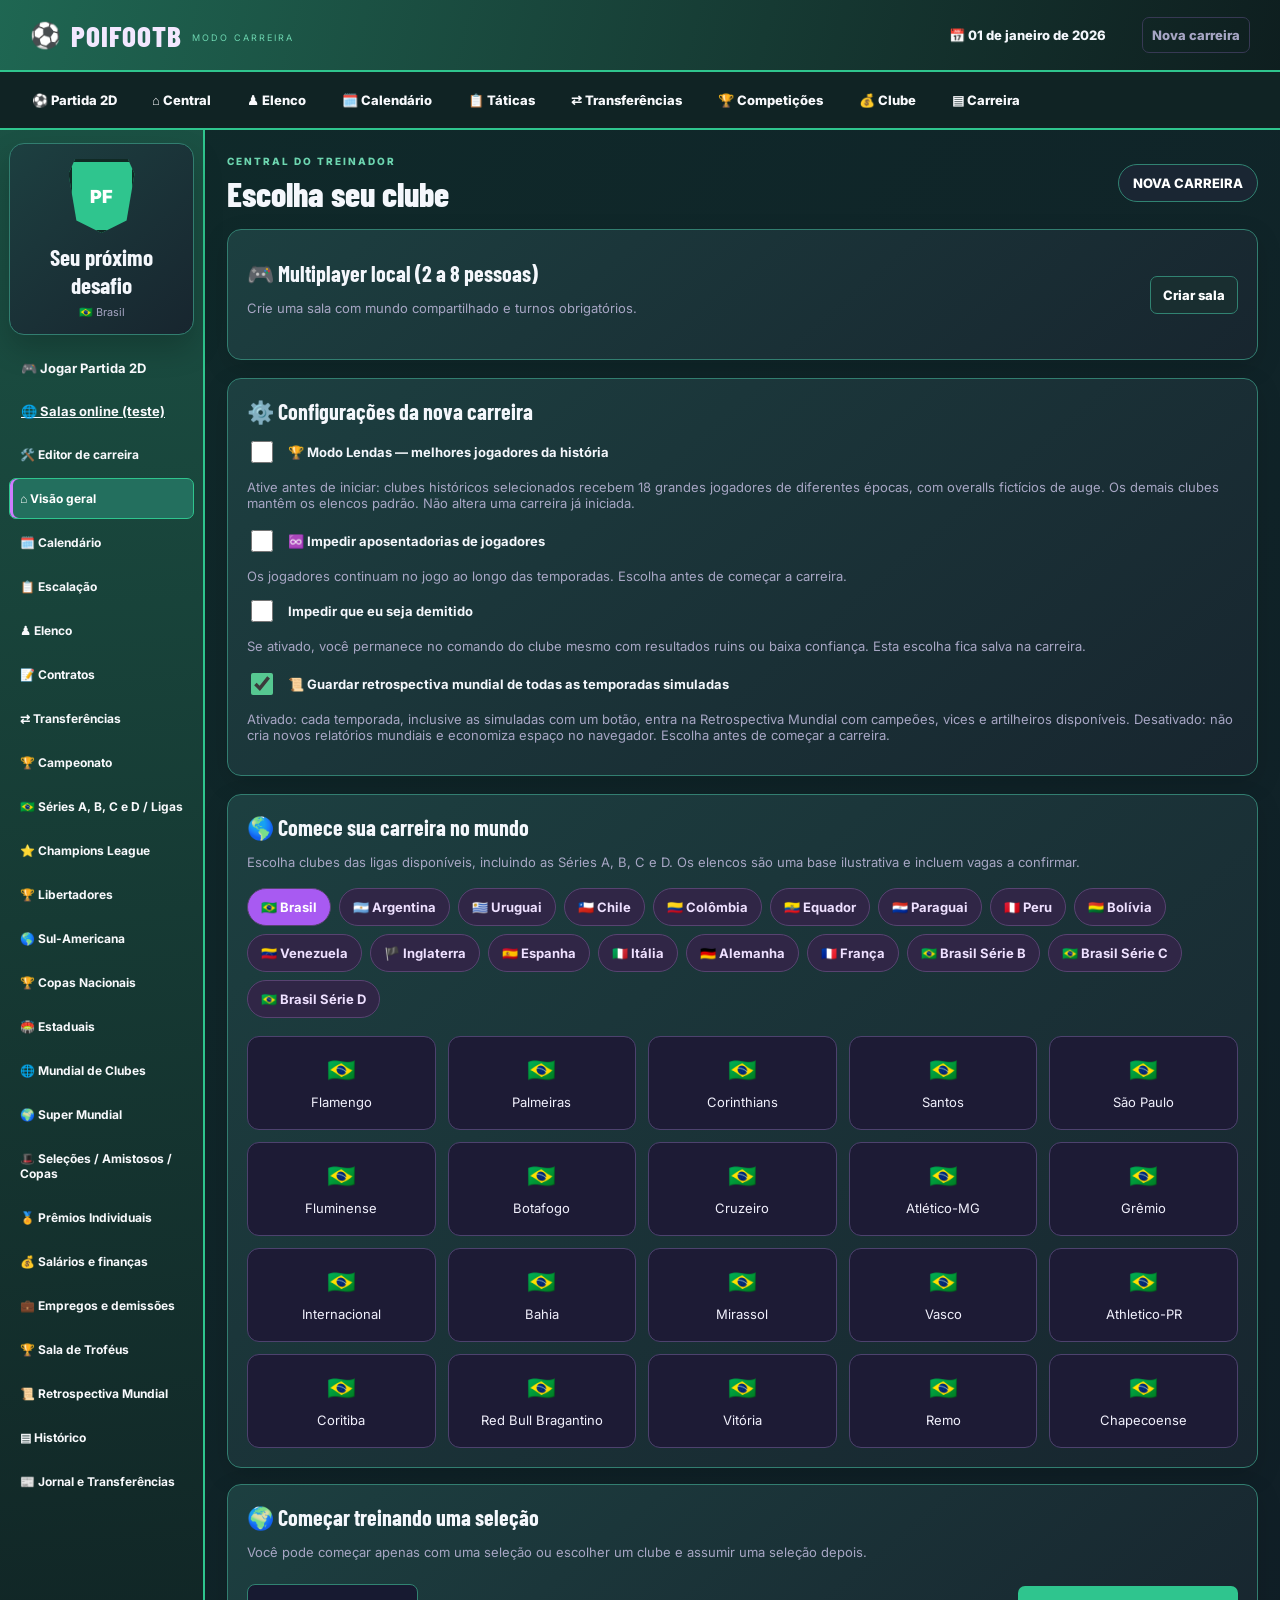
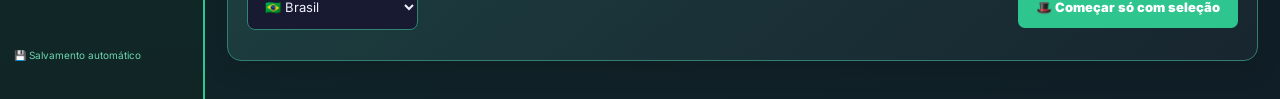
==== commit 3a69962a: "Add files via upload" ====
--- a/index.html
+++ b/index.html
@@ -1 +1 @@
-<!doctype html><html lang="pt-BR"><head><meta charset="utf-8"><meta name="viewport" content="width=device-width,initial-scale=1"><title>POIFOOTB | Modo Carreira</title><link rel="stylesheet" href="style.css?v=correcao-tela-20261110"></head><body><header><div class="logo">⚽ <b>POIFOOTB</b><small>MODO CARREIRA</small></div><button id="mobileMenuButton" class="mobile-menu-toggle" aria-label="Abrir menu" aria-expanded="false" aria-controls="nav">☰ Menu</button><div class="header-info"><span id="year"></span><span id="cash"></span><button id="reset">Nova carreira</button></div></header><div id="mobileMenuBackdrop" class="mobile-menu-backdrop"></div><div class="manager-topnav" id="managerTopnav"><a href="partida.html" style="display:inline-flex;align-items:center;padding:10px 14px;color:#73edc2;font-weight:800;text-decoration:none">⚽ Partida 2D</a><button data-jump="home">⌂ Central</button><button data-jump="squad">♟ Elenco</button><button data-jump="calendar">🗓️ Calendário</button><button data-jump="tactics">📋 Táticas</button><button data-jump="market">⇄ Transferências</button><button data-jump="league">🏆 Competições</button><button data-jump="finances">💰 Clube</button><button data-jump="history">▤ Carreira</button></div><div class="shell"><aside><div class="club"><div class="shield" id="shield">PF</div><h2 id="clubtitle">Escolha seu clube</h2><small id="clubsubtitle">Brasileirão Série A</small></div><nav id="nav"><a href="partida.html" style="display:block;padding:12px;color:#73edc2;font-weight:bold;text-decoration:none">🎮 Jogar Partida 2D</a><a href="online.html" style="display:block;padding:12px;color:#73edc2;font-weight:bold">🌐 Salas online (teste)</a><button data-page="editor">🛠️ Editor de carreira</button><button data-page="home" class="active">⌂ Visão geral</button><button data-page="calendar">🗓️ Calendário</button><button data-page="tactics">📋 Escalação</button><button data-page="squad">♟ Elenco</button><button data-page="contracts">📝 Contratos</button><button data-page="market">⇄ Transferências</button><button data-page="league">🏆 Campeonato</button><button data-page="south">🇧🇷 Séries A, B, C e D / Ligas</button><button data-page="champions">⭐ Champions League</button><button data-page="libertadores">🏆 Libertadores</button><button data-page="sudamericana">🌎 Sul-Americana</button><button data-page="national">🏆 Copas Nacionais</button><button data-page="statecups">🏟️ Estaduais</button><button data-page="intercontinental">🌐 Mundial de Clubes</button><button data-page="world">🌍 Super Mundial</button><button data-page="nationalworld">🎩 Seleções / Amistosos / Copas</button><button data-page="statistics">🏅 Prêmios Individuais</button><button data-page="finances">💰 Salários e finanças</button><button data-page="jobs">💼 Empregos e demissões</button><button data-page="trophies">🏆 Sala de Troféus</button><button data-page="seasonreports">📜 Retrospectiva Mundial</button><button data-page="history">▤ Histórico</button></nav><button id="resetMobile" class="mobile-new-career" type="button">↻ Nova carreira</button><p class="sidefoot">💾 Salvamento automático</p></aside><main><div class="heading"><div><span class="eyebrow">CENTRAL DO TREINADOR</span><h1 id="heading">Modo Carreira</h1></div><div class="pill" id="round"></div></div><div id="app"></div></main></div><div id="toast" role="status"></div><script>window.onerror=function(m,u,l,c,e){document.getElementById("app").textContent="ERRO: "+m+" linha "+l;};</script><script src="script.js?v=correcao-tela-20261110"></script><script src="atualizacao-menu.js?v=2"></script></body></html>
+<!doctype html><html lang="pt-BR"><head><meta charset="utf-8"><meta name="viewport" content="width=device-width,initial-scale=1"><title>POIFOOTB | Modo Carreira</title><link rel="stylesheet" href="style.css?v=tema-completo-20261110"></head><body><header><div class="logo">⚽ <b>POIFOOTB</b><small>MODO CARREIRA</small></div><button id="mobileMenuButton" class="mobile-menu-toggle" aria-label="Abrir menu" aria-expanded="false" aria-controls="nav">☰ Menu</button><div class="header-info"><span id="year"></span><span id="cash"></span><button id="reset">Nova carreira</button></div></header><div id="mobileMenuBackdrop" class="mobile-menu-backdrop"></div><div class="manager-topnav" id="managerTopnav"><a href="partida.html" style="display:inline-flex;align-items:center;padding:10px 14px;color:#73edc2;font-weight:800;text-decoration:none">⚽ Partida 2D</a><button data-jump="home">⌂ Central</button><button data-jump="squad">♟ Elenco</button><button data-jump="calendar">🗓️ Calendário</button><button data-jump="tactics">📋 Táticas</button><button data-jump="market">⇄ Transferências</button><button data-jump="league">🏆 Competições</button><button data-jump="finances">💰 Clube</button><button data-jump="history">▤ Carreira</button></div><div class="shell"><aside><div class="club"><div class="shield" id="shield">PF</div><h2 id="clubtitle">Escolha seu clube</h2><small id="clubsubtitle">Brasileirão Série A</small></div><nav id="nav"><a href="partida.html" style="display:block;padding:12px;color:#73edc2;font-weight:bold;text-decoration:none">🎮 Jogar Partida 2D</a><a href="online.html" style="display:block;padding:12px;color:#73edc2;font-weight:bold">🌐 Salas online (teste)</a><button data-page="editor">🛠️ Editor de carreira</button><button data-page="home" class="active">⌂ Visão geral</button><button data-page="calendar">🗓️ Calendário</button><button data-page="tactics">📋 Escalação</button><button data-page="squad">♟ Elenco</button><button data-page="contracts">📝 Contratos</button><button data-page="market">⇄ Transferências</button><button data-page="league">🏆 Campeonato</button><button data-page="south">🇧🇷 Séries A, B, C e D / Ligas</button><button data-page="champions">⭐ Champions League</button><button data-page="libertadores">🏆 Libertadores</button><button data-page="sudamericana">🌎 Sul-Americana</button><button data-page="national">🏆 Copas Nacionais</button><button data-page="statecups">🏟️ Estaduais</button><button data-page="intercontinental">🌐 Mundial de Clubes</button><button data-page="world">🌍 Super Mundial</button><button data-page="nationalworld">🎩 Seleções / Amistosos / Copas</button><button data-page="statistics">🏅 Prêmios Individuais</button><button data-page="finances">💰 Salários e finanças</button><button data-page="jobs">💼 Empregos e demissões</button><button data-page="trophies">🏆 Sala de Troféus</button><button data-page="seasonreports">📜 Retrospectiva Mundial</button><button data-page="history">▤ Histórico</button></nav><button id="resetMobile" class="mobile-new-career" type="button">↻ Nova carreira</button><p class="sidefoot">💾 Salvamento automático</p></aside><main><div class="heading"><div><span class="eyebrow">CENTRAL DO TREINADOR</span><h1 id="heading">Modo Carreira</h1></div><div class="pill" id="round"></div></div><div id="app"></div></main></div><div id="toast" role="status"></div><script>window.onerror=function(m,u,l,c,e){document.getElementById("app").textContent="ERRO: "+m+" linha "+l;};</script><script src="script.js?v=tema-completo-20261110"></script><script src="atualizacao-menu.js?v=tema-completo-20261110"></script></body></html>
--- a/style.css
+++ b/style.css
@@ -134,3 +134,21 @@
 
 /* Ajustes visuais do painel */
 :root{--poi-radius:14px} nav button,.manager-topnav button{transition:background .18s,transform .18s,border-color .18s}nav button:hover,.manager-topnav button:hover{transform:translateX(2px)}.panel,.hero{border-radius:var(--poi-radius)}button:focus-visible,a:focus-visible{outline:3px solid #7eeac1;outline-offset:2px}#app:empty::before{content:'Carregando sua carreira…';display:block;padding:24px;color:#cdebdc} @media(max-width:720px){.manager-topnav{overflow-x:auto;white-space:nowrap}.heading{padding-bottom:12px}}
+
+/* POIFOOTB: identidade do clube em TODO o painel (2026-11-10) */
+:root{--club-primary:#2fc58e;--club-secondary:#102a25;--club-on-primary:#fff;--club-accent:#2fc58e}
+body{background:color-mix(in srgb,var(--club-primary) 17%,#09101a)!important;color:#f4f7fc}
+header{background:linear-gradient(105deg,color-mix(in srgb,var(--club-primary) 47%,#10131d),color-mix(in srgb,var(--club-secondary) 55%,#0c1018))!important;border-bottom:2px solid var(--club-primary)!important}
+.shell{background:linear-gradient(130deg,color-mix(in srgb,var(--club-primary) 14%,#0a111a),color-mix(in srgb,var(--club-secondary) 27%,#101a27))!important}
+.shell>main,main{background:transparent!important}
+aside{background:linear-gradient(175deg,color-mix(in srgb,var(--club-primary) 35%,#10131c),color-mix(in srgb,var(--club-secondary) 68%,#111824))!important;border-right:2px solid var(--club-primary)!important}
+.manager-topnav{background:color-mix(in srgb,var(--club-secondary) 65%,#111522)!important;border-bottom:2px solid var(--club-primary)!important}
+.manager-topnav button,.manager-topnav a,nav button,aside a{color:#f8f9fc!important}
+.manager-topnav button:hover,.manager-topnav button.active,nav button:hover,nav button.active,nav button.poi-current{background:color-mix(in srgb,var(--club-primary) 48%,#182032)!important;border-color:var(--club-primary)!important;color:#fff!important}
+.club,.panel,.stat,.card,.hero,.modal-content,.fixture,.poi-schedule{background:linear-gradient(140deg,color-mix(in srgb,var(--club-primary) 19%,#18202e),color-mix(in srgb,var(--club-secondary) 25%,#1a2432))!important;border-color:color-mix(in srgb,var(--club-primary) 45%,#344357)!important}
+.hero{background:radial-gradient(circle at 88% 20%,color-mix(in srgb,var(--club-primary) 44%,#263244),color-mix(in srgb,var(--club-secondary) 40%,#192536) 70%)!important}
+button.primary,.primary,.badge.active,.shield{background:var(--club-primary)!important;color:var(--club-on-primary)!important}
+.pill,.secondary,select,input{border-color:color-mix(in srgb,var(--club-primary) 50%,#334155)!important}
+.logo small,.eyebrow,.rating,.sidefoot{color:color-mix(in srgb,var(--club-primary) 70%,white)!important}
+#app a:not(.primary){color:color-mix(in srgb,var(--club-primary) 62%,white)}
+@media(max-width:800px){header{background:color-mix(in srgb,var(--club-primary) 35%,#111522)!important}}
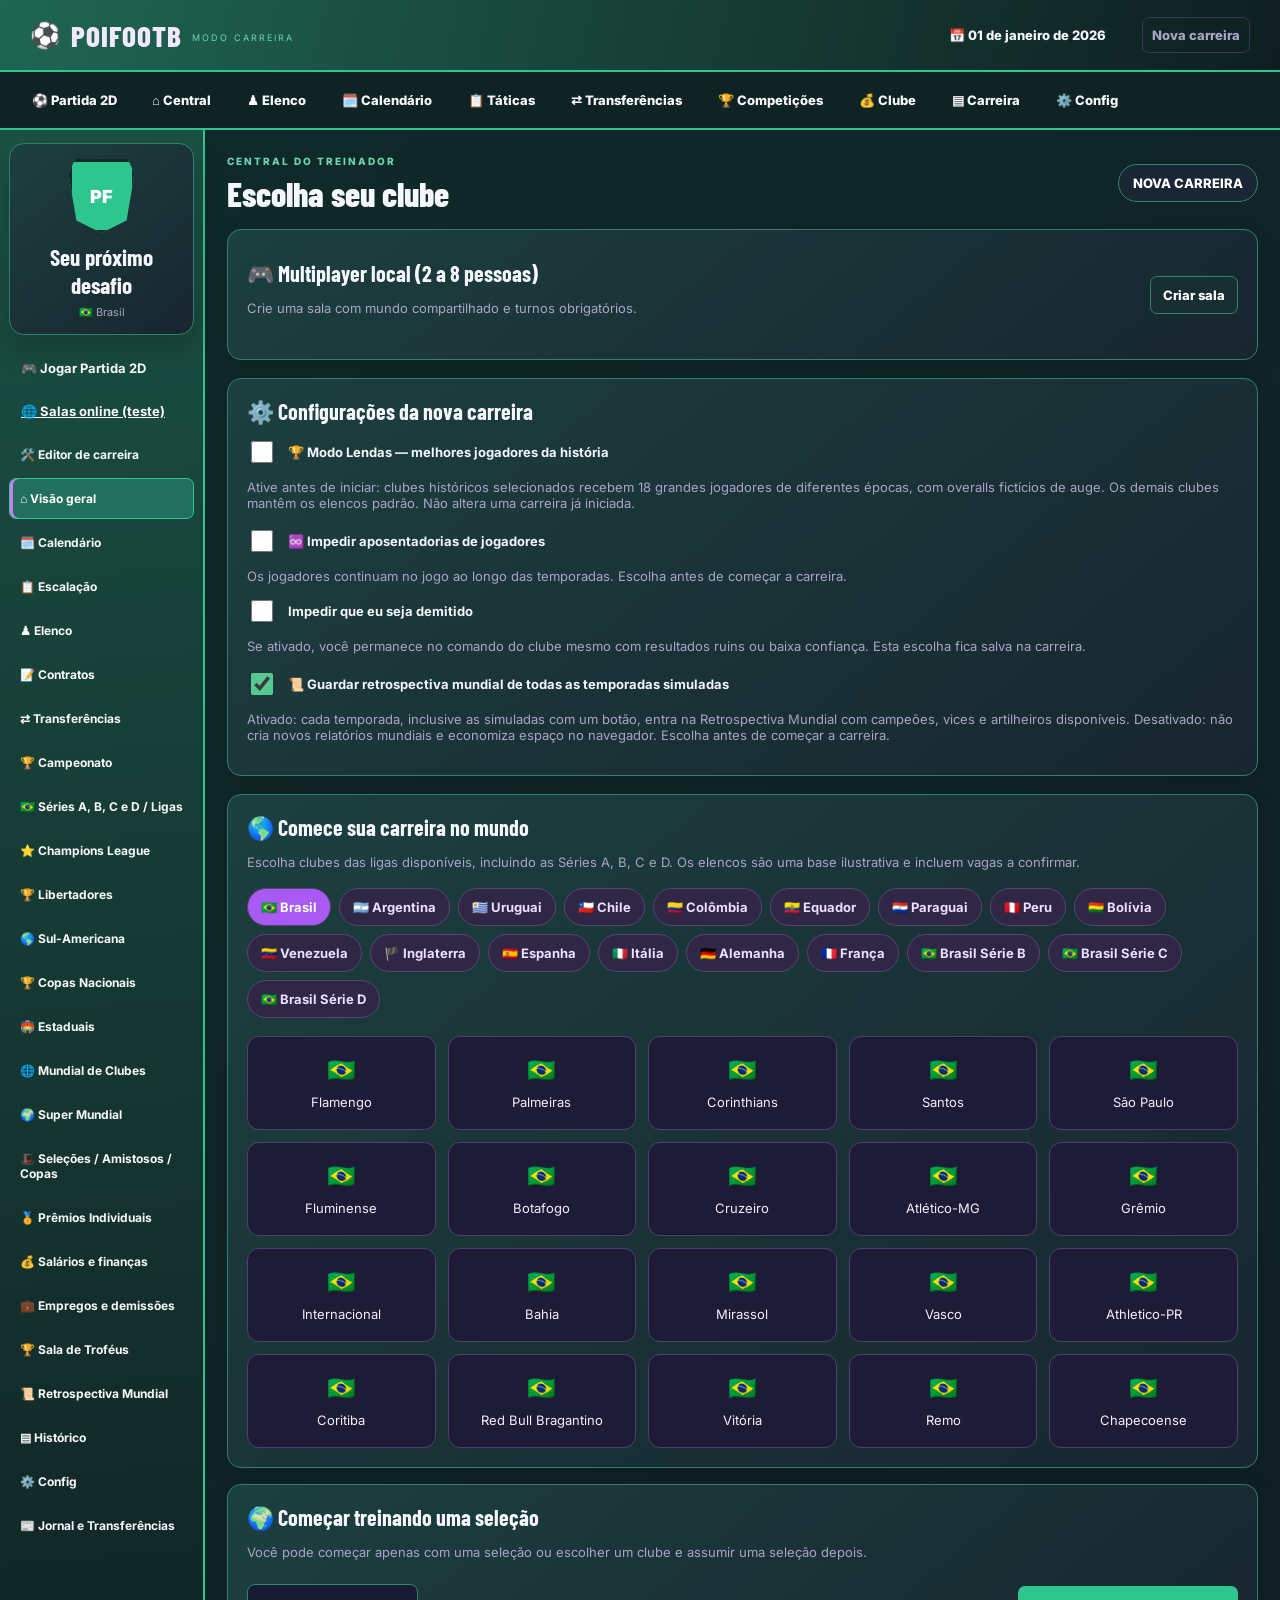
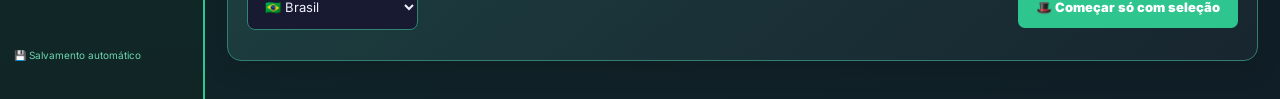
==== commit 9b21c1f7: "Add files via upload" ====
--- a/index.html
+++ b/index.html
@@ -1 +1 @@
-<!doctype html><html lang="pt-BR"><head><meta charset="utf-8"><meta name="viewport" content="width=device-width,initial-scale=1"><title>POIFOOTB | Modo Carreira</title><link rel="stylesheet" href="style.css?v=tema-completo-20261110"></head><body><header><div class="logo">⚽ <b>POIFOOTB</b><small>MODO CARREIRA</small></div><button id="mobileMenuButton" class="mobile-menu-toggle" aria-label="Abrir menu" aria-expanded="false" aria-controls="nav">☰ Menu</button><div class="header-info"><span id="year"></span><span id="cash"></span><button id="reset">Nova carreira</button></div></header><div id="mobileMenuBackdrop" class="mobile-menu-backdrop"></div><div class="manager-topnav" id="managerTopnav"><a href="partida.html" style="display:inline-flex;align-items:center;padding:10px 14px;color:#73edc2;font-weight:800;text-decoration:none">⚽ Partida 2D</a><button data-jump="home">⌂ Central</button><button data-jump="squad">♟ Elenco</button><button data-jump="calendar">🗓️ Calendário</button><button data-jump="tactics">📋 Táticas</button><button data-jump="market">⇄ Transferências</button><button data-jump="league">🏆 Competições</button><button data-jump="finances">💰 Clube</button><button data-jump="history">▤ Carreira</button></div><div class="shell"><aside><div class="club"><div class="shield" id="shield">PF</div><h2 id="clubtitle">Escolha seu clube</h2><small id="clubsubtitle">Brasileirão Série A</small></div><nav id="nav"><a href="partida.html" style="display:block;padding:12px;color:#73edc2;font-weight:bold;text-decoration:none">🎮 Jogar Partida 2D</a><a href="online.html" style="display:block;padding:12px;color:#73edc2;font-weight:bold">🌐 Salas online (teste)</a><button data-page="editor">🛠️ Editor de carreira</button><button data-page="home" class="active">⌂ Visão geral</button><button data-page="calendar">🗓️ Calendário</button><button data-page="tactics">📋 Escalação</button><button data-page="squad">♟ Elenco</button><button data-page="contracts">📝 Contratos</button><button data-page="market">⇄ Transferências</button><button data-page="league">🏆 Campeonato</button><button data-page="south">🇧🇷 Séries A, B, C e D / Ligas</button><button data-page="champions">⭐ Champions League</button><button data-page="libertadores">🏆 Libertadores</button><button data-page="sudamericana">🌎 Sul-Americana</button><button data-page="national">🏆 Copas Nacionais</button><button data-page="statecups">🏟️ Estaduais</button><button data-page="intercontinental">🌐 Mundial de Clubes</button><button data-page="world">🌍 Super Mundial</button><button data-page="nationalworld">🎩 Seleções / Amistosos / Copas</button><button data-page="statistics">🏅 Prêmios Individuais</button><button data-page="finances">💰 Salários e finanças</button><button data-page="jobs">💼 Empregos e demissões</button><button data-page="trophies">🏆 Sala de Troféus</button><button data-page="seasonreports">📜 Retrospectiva Mundial</button><button data-page="history">▤ Histórico</button></nav><button id="resetMobile" class="mobile-new-career" type="button">↻ Nova carreira</button><p class="sidefoot">💾 Salvamento automático</p></aside><main><div class="heading"><div><span class="eyebrow">CENTRAL DO TREINADOR</span><h1 id="heading">Modo Carreira</h1></div><div class="pill" id="round"></div></div><div id="app"></div></main></div><div id="toast" role="status"></div><script>window.onerror=function(m,u,l,c,e){document.getElementById("app").textContent="ERRO: "+m+" linha "+l;};</script><script src="script.js?v=tema-completo-20261110"></script><script src="atualizacao-menu.js?v=tema-completo-20261110"></script></body></html>
+<!doctype html><html lang="pt-BR"><head><meta charset="utf-8"><meta name="viewport" content="width=device-width,initial-scale=1"><title>POIFOOTB | Modo Carreira</title><link rel="stylesheet" href="style.css?v=tema-completo-20261110"></head><body><header><div class="logo">⚽ <b>POIFOOTB</b><small>MODO CARREIRA</small></div><button id="mobileMenuButton" class="mobile-menu-toggle" aria-label="Abrir menu" aria-expanded="false" aria-controls="nav">☰ Menu</button><div class="header-info"><span id="year"></span><span id="cash"></span><button id="reset">Nova carreira</button></div></header><div id="mobileMenuBackdrop" class="mobile-menu-backdrop"></div><div class="manager-topnav" id="managerTopnav"><a href="partida.html" style="display:inline-flex;align-items:center;padding:10px 14px;color:#73edc2;font-weight:800;text-decoration:none">⚽ Partida 2D</a><button data-jump="home">⌂ Central</button><button data-jump="squad">♟ Elenco</button><button data-jump="calendar">🗓️ Calendário</button><button data-jump="tactics">📋 Táticas</button><button data-jump="market">⇄ Transferências</button><button data-jump="league">🏆 Competições</button><button data-jump="finances">💰 Clube</button><button data-jump="history">▤ Carreira</button><button data-jump="config">⚙️ Config</button></div><div class="shell"><aside><div class="club"><div class="shield" id="shield">PF</div><h2 id="clubtitle">Escolha seu clube</h2><small id="clubsubtitle">Brasileirão Série A</small></div><nav id="nav"><a href="partida.html" style="display:block;padding:12px;color:#73edc2;font-weight:bold;text-decoration:none">🎮 Jogar Partida 2D</a><a href="online.html" style="display:block;padding:12px;color:#73edc2;font-weight:bold">🌐 Salas online (teste)</a><button data-page="editor">🛠️ Editor de carreira</button><button data-page="home" class="active">⌂ Visão geral</button><button data-page="calendar">🗓️ Calendário</button><button data-page="tactics">📋 Escalação</button><button data-page="squad">♟ Elenco</button><button data-page="contracts">📝 Contratos</button><button data-page="market">⇄ Transferências</button><button data-page="league">🏆 Campeonato</button><button data-page="south">🇧🇷 Séries A, B, C e D / Ligas</button><button data-page="champions">⭐ Champions League</button><button data-page="libertadores">🏆 Libertadores</button><button data-page="sudamericana">🌎 Sul-Americana</button><button data-page="national">🏆 Copas Nacionais</button><button data-page="statecups">🏟️ Estaduais</button><button data-page="intercontinental">🌐 Mundial de Clubes</button><button data-page="world">🌍 Super Mundial</button><button data-page="nationalworld">🎩 Seleções / Amistosos / Copas</button><button data-page="statistics">🏅 Prêmios Individuais</button><button data-page="finances">💰 Salários e finanças</button><button data-page="jobs">💼 Empregos e demissões</button><button data-page="trophies">🏆 Sala de Troféus</button><button data-page="seasonreports">📜 Retrospectiva Mundial</button><button data-page="history">▤ Histórico</button><button data-page="config">⚙️ Config</button></nav><button id="resetMobile" class="mobile-new-career" type="button">↻ Nova carreira</button><p class="sidefoot">💾 Salvamento automático</p></aside><main><div class="heading"><div><span class="eyebrow">CENTRAL DO TREINADOR</span><h1 id="heading">Modo Carreira</h1></div><div class="pill" id="round"></div></div><div id="app"></div></main></div><div id="toast" role="status"></div><script>window.onerror=function(m,u,l,c,e){document.getElementById("app").textContent="ERRO: "+m+" linha "+l;};</script><script src="script.js?v=tema-completo-20261110"></script><script src="atualizacao-menu.js?v=tema-completo-20261110"></script></body></html>
--- a/style.css
+++ b/style.css
@@ -152,3 +152,13 @@
 .logo small,.eyebrow,.rating,.sidefoot{color:color-mix(in srgb,var(--club-primary) 70%,white)!important}
 #app a:not(.primary){color:color-mix(in srgb,var(--club-primary) 62%,white)}
 @media(max-width:800px){header{background:color-mix(in srgb,var(--club-primary) 35%,#111522)!important}}
+
+.poi-posse{margin:14px 0;padding:14px;border-radius:12px;background:#152d27}.poi-pitch{height:135px;border:2px solid #fff;border-radius:8px;position:relative;overflow:hidden;margin:10px 0;background:repeating-linear-gradient(90deg,#237c48 0%,#237c48 16.66%,#318a53 16.66%,#318a53 33.33%)}.poi-highlight{position:absolute;top:0;bottom:0;width:33.333%;opacity:.7;transition:left .3s}.poi-midline{position:absolute;left:50%;top:0;bottom:0;border-left:2px solid #ffffff99}.poi-ball{position:absolute;top:50%;transform:translate(-50%,-50%);font-size:25px;transition:left .3s}
+
+.poi-pitch-header{display:flex;justify-content:space-between;align-items:center;gap:10px;flex-wrap:wrap}.poi-pitch-header button{font-size:12px;padding:7px 10px}
+.poi-pitch{overflow:visible;margin:15px 9px;height:190px;border:2px solid #f4fff3}.poi-midline{z-index:2}
+.poi-center-circle{position:absolute;left:50%;top:50%;width:56px;height:56px;transform:translate(-50%,-50%);border:2px solid #ffffffb8;border-radius:50%;z-index:2}
+.poi-box,.poi-smallbox{position:absolute;top:19%;height:62%;width:16%;border:2px solid #ffffffb8;z-index:2}.poi-box-left,.poi-smallbox-left{left:0;border-left:0}.poi-box-right,.poi-smallbox-right{right:0;border-right:0}.poi-smallbox{top:34%;height:32%;width:6%}
+.poi-goal{position:absolute;top:37%;height:26%;width:10px;border:2px solid #fff;background:#dfeee933;z-index:3}.poi-goal-left{left:-12px;border-radius:3px 0 0 3px}.poi-goal-right{right:-12px;border-radius:0 3px 3px 0}
+.poi-spot{position:absolute;top:49%;height:5px;width:5px;background:#fff;border-radius:50%;z-index:3}.poi-spot-left{left:11%}.poi-spot-right{right:11%}
+.poi-player{position:absolute;z-index:4;transform:translate(-50%,-50%);height:17px;width:17px;border-radius:50%;display:grid;place-items:center;font-size:9px;font-weight:800;box-shadow:0 1px 3px #0009;border:1px solid white}.poi-player-home{background:var(--club-primary,#d22337);color:#fff}.poi-player-away{background:#f0bc38;color:#141414}.poi-ball{z-index:5;filter:drop-shadow(0 1px 2px #000);font-size:19px}
